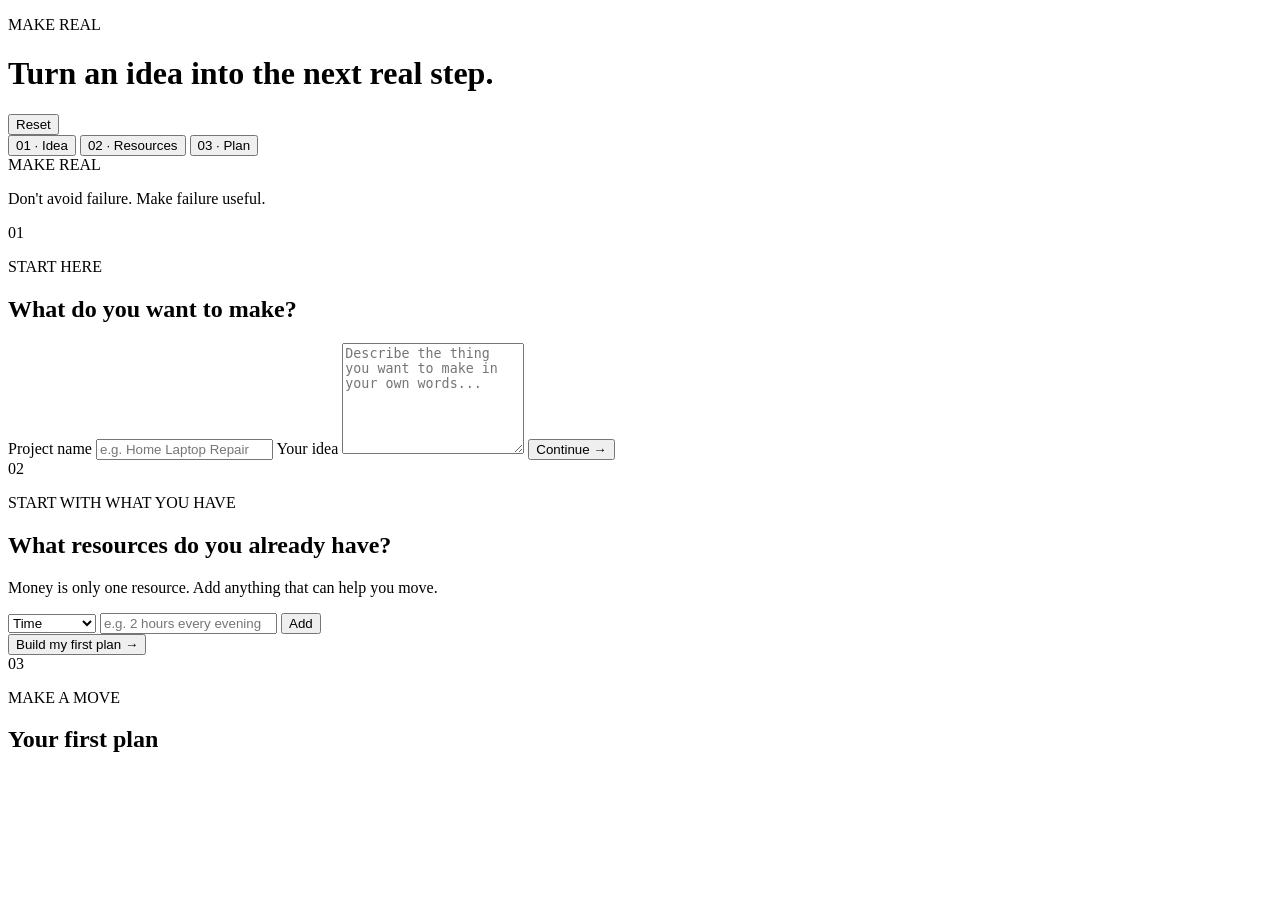
==== index.html @ 002508fb "feat: add minimal MakeReal workspace" ====
<!doctype html>
<html lang="en">
<head>
  <meta charset="UTF-8" />
  <meta name="viewport" content="width=device-width, initial-scale=1.0" />
  <title>MakeReal</title>
  <link rel="stylesheet" href="style.css" />
</head>
<body>
  <main class="app-shell">
    <header class="topbar">
      <div>
        <p class="eyebrow">MAKE REAL</p>
        <h1>Turn an idea into the next real step.</h1>
      </div>
      <button id="resetBtn" class="ghost-button" type="button">Reset</button>
    </header>

    <section id="workspace" class="workspace">
      <aside class="sidebar">
        <nav aria-label="Project stages">
          <button class="nav-item active" data-section="idea" type="button">01 · Idea</button>
          <button class="nav-item" data-section="resources" type="button">02 · Resources</button>
          <button class="nav-item" data-section="plan" type="button">03 · Plan</button>
        </nav>
        <div class="principle">
          <span>MAKE REAL</span>
          <p>Don't avoid failure. Make failure useful.</p>
        </div>
      </aside>

      <section class="content">
        <div id="ideaSection" class="stage">
          <div class="stage-heading">
            <span class="step-number">01</span>
            <div>
              <p class="eyebrow">START HERE</p>
              <h2>What do you want to make?</h2>
            </div>
          </div>
          <label for="projectName">Project name</label>
          <input id="projectName" type="text" placeholder="e.g. Home Laptop Repair" />
          <label for="ideaInput">Your idea</label>
          <textarea id="ideaInput" rows="7" placeholder="Describe the thing you want to make in your own words..."></textarea>
          <button id="ideaNext" class="primary-button" type="button">Continue →</button>
        </div>

        <div id="resourcesSection" class="stage hidden">
          <div class="stage-heading">
            <span class="step-number">02</span>
            <div>
              <p class="eyebrow">START WITH WHAT YOU HAVE</p>
              <h2>What resources do you already have?</h2>
            </div>
          </div>
          <p class="muted">Money is only one resource. Add anything that can help you move.</p>
          <div id="resourceList" class="resource-list"></div>
          <div class="resource-form">
            <select id="resourceType" aria-label="Resource type">
              <option value="time">Time</option>
              <option value="money">Money</option>
              <option value="skill">Skill</option>
              <option value="knowledge">Knowledge</option>
              <option value="people">People</option>
              <option value="equipment">Equipment</option>
              <option value="audience">Audience</option>
              <option value="other">Other</option>
            </select>
            <input id="resourceInput" type="text" placeholder="e.g. 2 hours every evening" />
            <button id="addResource" class="secondary-button" type="button">Add</button>
          </div>
          <button id="resourceNext" class="primary-button" type="button">Build my first plan →</button>
        </div>

        <div id="planSection" class="stage hidden">
          <div class="stage-heading">
            <span class="step-number">03</span>
            <div>
              <p class="eyebrow">MAKE A MOVE</p>
              <h2>Your first plan</h2>
            </div>
          </div>
          <div id="projectSummary" class="summary-card"></div>
          <div id="planList" class="plan-list"></div>
          <div id="nextAction" class="next-action"></div>
        </div>
      </section>
    </section>
  </main>
  <script src="app.js"></script>
</body>
</html>
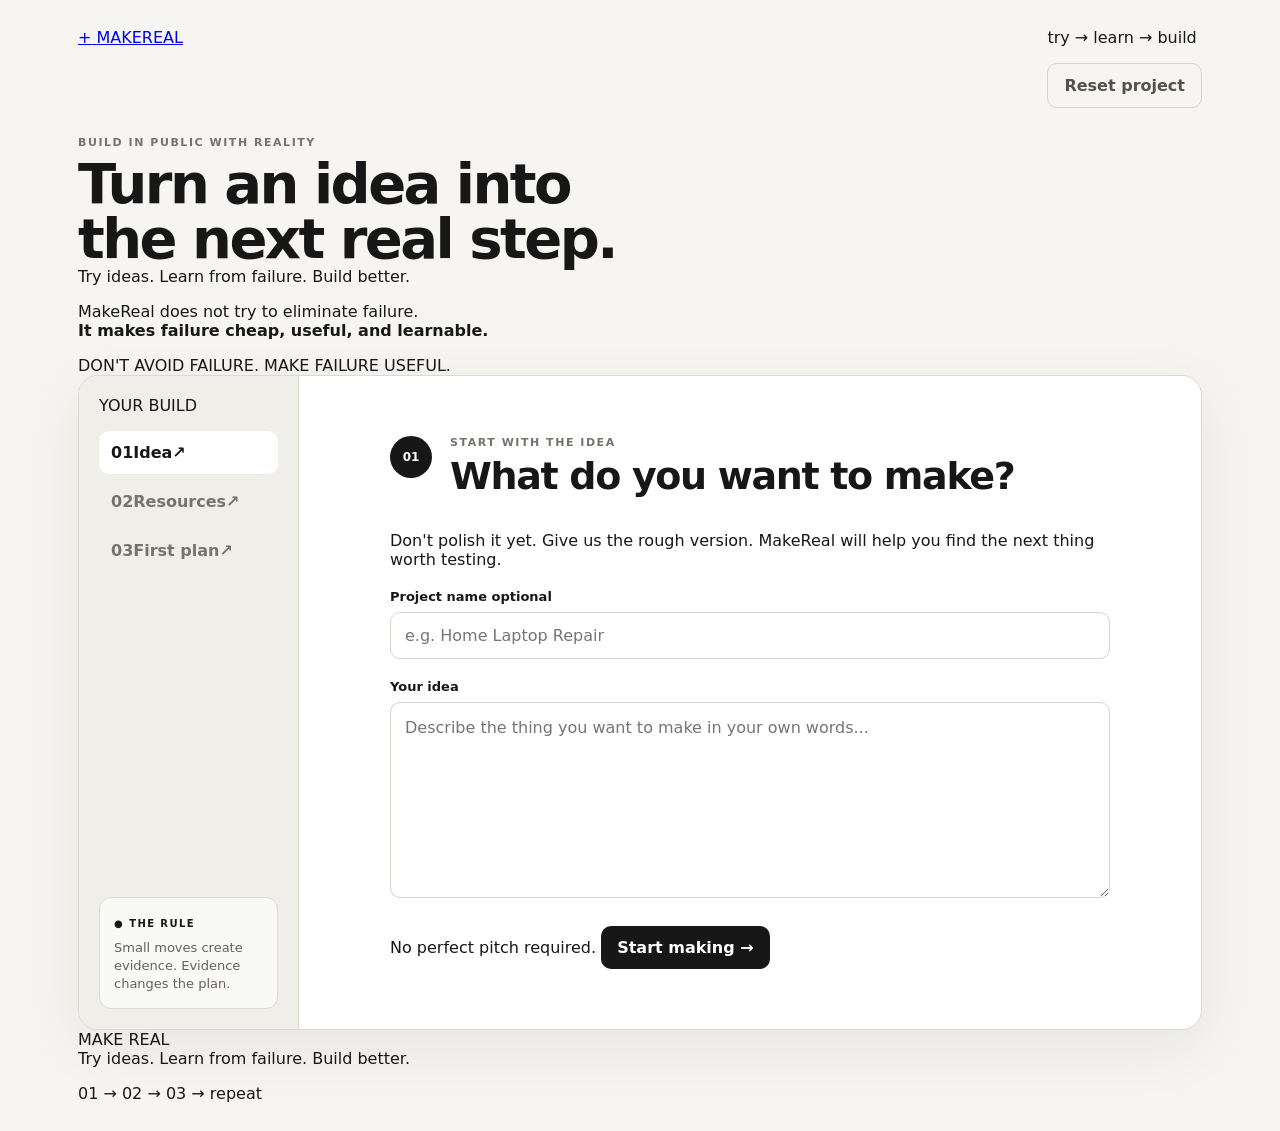
==== commit 91bed375: "Upgrade MakeReal UI structure and product messaging" ====
--- a/index.html
+++ b/index.html
@@ -3,29 +3,63 @@
 <head>
   <meta charset="UTF-8" />
   <meta name="viewport" content="width=device-width, initial-scale=1.0" />
-  <title>MakeReal</title>
+  <meta name="theme-color" content="#0b0b0a" />
+  <meta name="description" content="MakeReal helps you turn ideas into real next steps, using the resources you already have." />
+  <title>MakeReal — Try ideas. Learn from failure. Build better.</title>
+  <link rel="preconnect" href="https://fonts.googleapis.com" />
+  <link rel="preconnect" href="https://fonts.gstatic.com" crossorigin />
+  <link href="https://fonts.googleapis.com/css2?family=DM+Mono:wght@400;500&family=Manrope:wght@400;500;600;700;800&display=swap" rel="stylesheet" />
   <link rel="stylesheet" href="style.css" />
 </head>
 <body>
+  <div class="ambient ambient-one" aria-hidden="true"></div>
+  <div class="ambient ambient-two" aria-hidden="true"></div>
+
   <main class="app-shell">
     <header class="topbar">
-      <div>
-        <p class="eyebrow">MAKE REAL</p>
-        <h1>Turn an idea into the next real step.</h1>
+      <a class="brand" href="#" aria-label="MakeReal home" data-brand>
+        <span class="brand-mark">+</span>
+        <span>MAKE<span>REAL</span></span>
+      </a>
+      <div class="topbar-right">
+        <p class="floating-note note-one">try → learn → build</p>
+        <button id="resetBtn" class="ghost-button" type="button">Reset project</button>
       </div>
-      <button id="resetBtn" class="ghost-button" type="button">Reset</button>
     </header>
+
+    <section class="hero-intro" aria-labelledby="heroTitle">
+      <div class="hero-copy">
+        <p class="eyebrow yellow">BUILD IN PUBLIC WITH REALITY</p>
+        <h1 id="heroTitle">Turn an idea into<br /><span>the next real step.</span></h1>
+        <p class="hero-subtitle">Try ideas. Learn from failure. Build better.</p>
+      </div>
+      <div class="manifesto" aria-label="MakeReal philosophy">
+        <span class="manifesto-line"></span>
+        <p>MakeReal does not try to eliminate failure.<br /><strong>It makes failure cheap, useful, and learnable.</strong></p>
+        <span class="manifesto-tag">DON'T AVOID FAILURE. MAKE FAILURE USEFUL.</span>
+      </div>
+    </section>
 
     <section id="workspace" class="workspace">
       <aside class="sidebar">
-        <nav aria-label="Project stages">
-          <button class="nav-item active" data-section="idea" type="button">01 · Idea</button>
-          <button class="nav-item" data-section="resources" type="button">02 · Resources</button>
-          <button class="nav-item" data-section="plan" type="button">03 · Plan</button>
-        </nav>
+        <div>
+          <p class="sidebar-label">YOUR BUILD</p>
+          <nav aria-label="Project stages">
+            <button class="nav-item active" data-section="idea" type="button">
+              <span class="nav-number">01</span><span>Idea</span><span class="nav-arrow">↗</span>
+            </button>
+            <button class="nav-item" data-section="resources" type="button">
+              <span class="nav-number">02</span><span>Resources</span><span class="nav-arrow">↗</span>
+            </button>
+            <button class="nav-item" data-section="plan" type="button">
+              <span class="nav-number">03</span><span>First plan</span><span class="nav-arrow">↗</span>
+            </button>
+          </nav>
+        </div>
         <div class="principle">
-          <span>MAKE REAL</span>
-          <p>Don't avoid failure. Make failure useful.</p>
+          <span class="principle-dot">●</span>
+          <span class="principle-label">THE RULE</span>
+          <p>Small moves create evidence. Evidence changes the plan.</p>
         </div>
       </aside>
 
@@ -34,15 +68,19 @@
           <div class="stage-heading">
             <span class="step-number">01</span>
             <div>
-              <p class="eyebrow">START HERE</p>
+              <p class="eyebrow">START WITH THE IDEA</p>
               <h2>What do you want to make?</h2>
             </div>
           </div>
-          <label for="projectName">Project name</label>
-          <input id="projectName" type="text" placeholder="e.g. Home Laptop Repair" />
+          <p class="stage-intro">Don't polish it yet. Give us the rough version. MakeReal will help you find the next thing worth testing.</p>
+          <label for="projectName">Project name <span>optional</span></label>
+          <input id="projectName" type="text" maxlength="80" placeholder="e.g. Home Laptop Repair" autocomplete="off" />
           <label for="ideaInput">Your idea</label>
-          <textarea id="ideaInput" rows="7" placeholder="Describe the thing you want to make in your own words..."></textarea>
-          <button id="ideaNext" class="primary-button" type="button">Continue →</button>
+          <textarea id="ideaInput" maxlength="2000" rows="7" placeholder="Describe the thing you want to make in your own words..."></textarea>
+          <div class="form-footer">
+            <span class="micro-copy">No perfect pitch required.</span>
+            <button id="ideaNext" class="primary-button" type="button">Start making <span>→</span></button>
+          </div>
         </div>
 
         <div id="resourcesSection" class="stage hidden">
@@ -53,7 +91,7 @@
               <h2>What resources do you already have?</h2>
             </div>
           </div>
-          <p class="muted">Money is only one resource. Add anything that can help you move.</p>
+          <p class="stage-intro">Money is only one resource. Time, skills, people, knowledge, equipment and an audience can all move an idea forward.</p>
           <div id="resourceList" class="resource-list"></div>
           <div class="resource-form">
             <select id="resourceType" aria-label="Resource type">
@@ -66,10 +104,13 @@
               <option value="audience">Audience</option>
               <option value="other">Other</option>
             </select>
-            <input id="resourceInput" type="text" placeholder="e.g. 2 hours every evening" />
-            <button id="addResource" class="secondary-button" type="button">Add</button>
+            <input id="resourceInput" type="text" maxlength="160" placeholder="e.g. 2 hours every evening" autocomplete="off" />
+            <button id="addResource" class="secondary-button" type="button">Add <span>+</span></button>
           </div>
-          <button id="resourceNext" class="primary-button" type="button">Build my first plan →</button>
+          <div class="form-footer">
+            <span class="micro-copy">Start from reality, not fantasy.</span>
+            <button id="resourceNext" class="primary-button" type="button">Build my first plan <span>→</span></button>
+          </div>
         </div>
 
         <div id="planSection" class="stage hidden">
@@ -81,11 +122,21 @@
             </div>
           </div>
           <div id="projectSummary" class="summary-card"></div>
+          <div class="plan-heading-row">
+            <span class="eyebrow">THREE SMALL MOVES</span>
+            <span class="floating-chip">EVIDENCE &gt; ASSUMPTIONS</span>
+          </div>
           <div id="planList" class="plan-list"></div>
           <div id="nextAction" class="next-action"></div>
         </div>
       </section>
     </section>
+
+    <footer class="footer-manifesto">
+      <span>MAKE REAL</span>
+      <p>Try ideas. Learn from failure. Build better.</p>
+      <span>01 → 02 → 03 → repeat</span>
+    </footer>
   </main>
   <script src="app.js"></script>
 </body>
--- a/style.css
+++ b/style.css
@@ -0,0 +1,72 @@
+:root {
+  font-family: Inter, ui-sans-serif, system-ui, -apple-system, BlinkMacSystemFont, "Segoe UI", sans-serif;
+  color: #171717;
+  background: #f6f5f1;
+  font-synthesis: none;
+}
+
+* { box-sizing: border-box; }
+body { margin: 0; min-width: 320px; }
+button, input, textarea, select { font: inherit; }
+button { cursor: pointer; }
+
+.app-shell { min-height: 100vh; max-width: 1180px; margin: 0 auto; padding: 28px; }
+.topbar { display: flex; align-items: flex-start; justify-content: space-between; gap: 24px; margin-bottom: 28px; }
+.eyebrow { margin: 0 0 8px; font-size: 11px; font-weight: 800; letter-spacing: .14em; color: #77736a; }
+h1, h2, p { margin-top: 0; }
+h1 { max-width: 720px; margin-bottom: 0; font-size: clamp(30px, 5vw, 56px); line-height: .98; letter-spacing: -.045em; }
+h2 { margin-bottom: 0; font-size: clamp(25px, 4vw, 38px); line-height: 1.05; letter-spacing: -.035em; }
+
+.workspace { display: grid; grid-template-columns: 220px 1fr; min-height: 650px; border: 1px solid #ddd9cf; border-radius: 20px; overflow: hidden; background: #fff; box-shadow: 0 18px 60px rgba(30, 28, 22, .07); }
+.sidebar { display: flex; flex-direction: column; justify-content: space-between; padding: 20px; background: #f0eee8; border-right: 1px solid #ddd9cf; }
+nav { display: grid; gap: 6px; }
+.nav-item { border: 0; border-radius: 10px; background: transparent; padding: 12px; text-align: left; color: #77736a; font-weight: 700; }
+.nav-item:hover, .nav-item.active { background: #fff; color: #171717; }
+.principle { padding: 14px; border: 1px solid #ddd9cf; border-radius: 12px; background: rgba(255,255,255,.65); }
+.principle span { font-size: 10px; font-weight: 900; letter-spacing: .14em; }
+.principle p { margin: 8px 0 0; font-size: 13px; line-height: 1.4; color: #666158; }
+
+.content { padding: clamp(24px, 5vw, 60px); }
+.stage { max-width: 720px; margin: 0 auto; }
+.hidden { display: none; }
+.stage-heading { display: flex; gap: 18px; align-items: flex-start; margin-bottom: 34px; }
+.step-number { display: grid; place-items: center; width: 42px; height: 42px; flex: 0 0 42px; border-radius: 50%; background: #171717; color: #fff; font-size: 12px; font-weight: 800; }
+label { display: block; margin: 20px 0 8px; font-size: 13px; font-weight: 800; }
+input, textarea, select { width: 100%; border: 1px solid #d8d4ca; border-radius: 10px; background: #fff; color: #171717; padding: 13px 14px; outline: none; }
+textarea { resize: vertical; min-height: 150px; line-height: 1.5; }
+input:focus, textarea:focus, select:focus { border-color: #77736a; box-shadow: 0 0 0 3px rgba(23,23,23,.06); }
+.muted { color: #77736a; line-height: 1.55; }
+.primary-button, .secondary-button, .ghost-button { border-radius: 10px; padding: 12px 16px; font-weight: 800; }
+.primary-button { margin-top: 24px; border: 0; background: #171717; color: #fff; }
+.secondary-button { border: 1px solid #d8d4ca; background: #fff; }
+.ghost-button { border: 1px solid #d8d4ca; background: transparent; color: #555148; }
+.primary-button:hover { background: #333; }
+
+.resource-form { display: grid; grid-template-columns: 150px 1fr auto; gap: 8px; margin-top: 24px; }
+.resource-list { display: grid; gap: 8px; margin-top: 20px; }
+.resource { display: flex; justify-content: space-between; gap: 12px; padding: 12px 14px; border: 1px solid #e0ddd5; border-radius: 10px; background: #faf9f6; }
+.resource strong { font-size: 11px; text-transform: uppercase; letter-spacing: .08em; color: #77736a; }
+.resource span { display: block; margin-top: 3px; }
+.remove { border: 0; background: transparent; color: #8a857a; }
+
+.summary-card { padding: 18px; border-radius: 14px; background: #f3f1eb; margin-bottom: 20px; }
+.summary-card h3 { margin: 0 0 7px; }
+.summary-card p { margin: 0; color: #68645c; line-height: 1.5; }
+.plan-list { display: grid; gap: 10px; }
+.plan-step { display: grid; grid-template-columns: 34px 1fr; gap: 14px; padding: 16px; border: 1px solid #dedbd2; border-radius: 12px; }
+.plan-step input { width: auto; margin-top: 3px; }
+.plan-step h3 { margin: 0 0 5px; font-size: 16px; }
+.plan-step p { margin: 0; color: #77736a; font-size: 14px; line-height: 1.45; }
+.next-action { margin-top: 24px; padding: 18px; border-radius: 14px; background: #171717; color: #fff; }
+.next-action .eyebrow { color: #aaa69d; }
+.next-action p { margin: 0; font-size: 17px; line-height: 1.45; }
+
+@media (max-width: 760px) {
+  .app-shell { padding: 16px; }
+  .workspace { grid-template-columns: 1fr; }
+  .sidebar { border-right: 0; border-bottom: 1px solid #ddd9cf; }
+  nav { grid-template-columns: repeat(3, 1fr); }
+  .nav-item { text-align: center; font-size: 12px; }
+  .principle { display: none; }
+  .resource-form { grid-template-columns: 1fr; }
+}
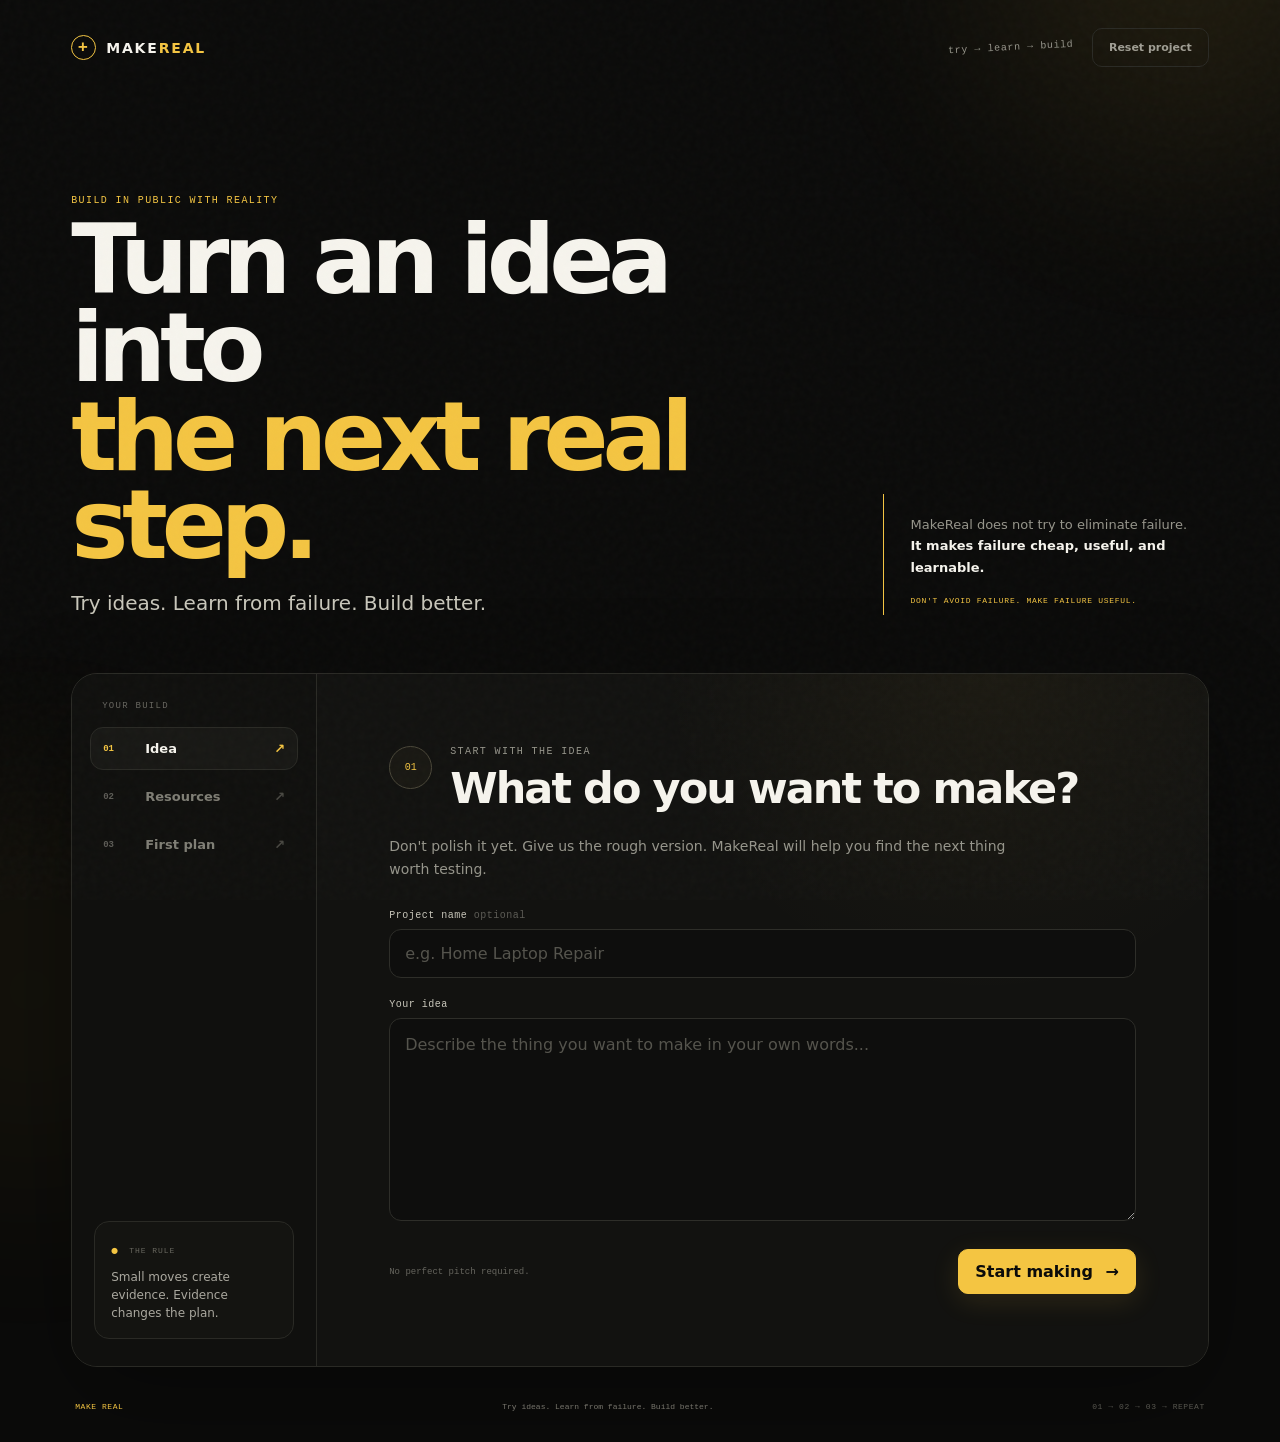
==== commit cd37ee1a: "refactor: load modular MakeReal entry point" ====
--- a/index.html
+++ b/index.html
@@ -138,6 +138,6 @@
       <span>01 → 02 → 03 → repeat</span>
     </footer>
   </main>
-  <script src="app.js"></script>
+  <script type="module" src="app.js"></script>
 </body>
 </html>
--- a/style.css
+++ b/style.css
@@ -1,72 +1,151 @@
 :root {
-  font-family: Inter, ui-sans-serif, system-ui, -apple-system, BlinkMacSystemFont, "Segoe UI", sans-serif;
-  color: #171717;
-  background: #f6f5f1;
+  font-family: "Manrope", ui-sans-serif, system-ui, sans-serif;
+  color: #f6f4ed;
+  background: #0b0b0a;
   font-synthesis: none;
+  --black: #0b0b0a;
+  --surface: #121210;
+  --surface-2: #181815;
+  --line: #2a2a25;
+  --muted: #96958b;
+  --soft: #c9c7bb;
+  --white: #f6f4ed;
+  --yellow: #f4c542;
+  --yellow-hot: #ffd95a;
 }
 
 * { box-sizing: border-box; }
-body { margin: 0; min-width: 320px; }
+html { scroll-behavior: smooth; }
+body { margin: 0; min-width: 320px; background: var(--black); overflow-x: hidden; }
+body::before { content: ""; position: fixed; inset: 0; pointer-events: none; opacity: .035; background-image: url("data:image/svg+xml,%3Csvg viewBox='0 0 160 160' xmlns='http://www.w3.org/2000/svg'%3E%3Cfilter id='n'%3E%3CfeTurbulence type='fractalNoise' baseFrequency='.9' numOctaves='3' stitchTiles='stitch'/%3E%3C/filter%3E%3Crect width='100%25' height='100%25' filter='url(%23n)' opacity='.7'/%3E%3C/svg%3E"); z-index: 20; }
 button, input, textarea, select { font: inherit; }
 button { cursor: pointer; }
+button:focus-visible, input:focus-visible, textarea:focus-visible, select:focus-visible { outline: 2px solid var(--yellow); outline-offset: 3px; }
 
-.app-shell { min-height: 100vh; max-width: 1180px; margin: 0 auto; padding: 28px; }
-.topbar { display: flex; align-items: flex-start; justify-content: space-between; gap: 24px; margin-bottom: 28px; }
-.eyebrow { margin: 0 0 8px; font-size: 11px; font-weight: 800; letter-spacing: .14em; color: #77736a; }
-h1, h2, p { margin-top: 0; }
-h1 { max-width: 720px; margin-bottom: 0; font-size: clamp(30px, 5vw, 56px); line-height: .98; letter-spacing: -.045em; }
-h2 { margin-bottom: 0; font-size: clamp(25px, 4vw, 38px); line-height: 1.05; letter-spacing: -.035em; }
+.ambient { position: fixed; width: 420px; height: 420px; border-radius: 50%; pointer-events: none; filter: blur(110px); opacity: .09; background: var(--yellow); }
+.ambient-one { top: -260px; right: -120px; }
+.ambient-two { bottom: -300px; left: -180px; opacity: .045; }
 
-.workspace { display: grid; grid-template-columns: 220px 1fr; min-height: 650px; border: 1px solid #ddd9cf; border-radius: 20px; overflow: hidden; background: #fff; box-shadow: 0 18px 60px rgba(30, 28, 22, .07); }
-.sidebar { display: flex; flex-direction: column; justify-content: space-between; padding: 20px; background: #f0eee8; border-right: 1px solid #ddd9cf; }
-nav { display: grid; gap: 6px; }
-.nav-item { border: 0; border-radius: 10px; background: transparent; padding: 12px; text-align: left; color: #77736a; font-weight: 700; }
-.nav-item:hover, .nav-item.active { background: #fff; color: #171717; }
-.principle { padding: 14px; border: 1px solid #ddd9cf; border-radius: 12px; background: rgba(255,255,255,.65); }
-.principle span { font-size: 10px; font-weight: 900; letter-spacing: .14em; }
-.principle p { margin: 8px 0 0; font-size: 13px; line-height: 1.4; color: #666158; }
+.app-shell { width: min(1240px, 100%); margin: 0 auto; padding: 28px clamp(18px, 4vw, 52px) 26px; position: relative; }
+.topbar { display: flex; align-items: center; justify-content: space-between; gap: 24px; margin-bottom: clamp(70px, 10vw, 130px); }
+.brand { display: inline-flex; align-items: center; gap: 10px; color: var(--white); text-decoration: none; font-size: 14px; font-weight: 800; letter-spacing: .13em; }
+.brand > span:last-child span { color: var(--yellow); }
+.brand-mark { display: grid; place-items: center; width: 25px; height: 25px; border: 1px solid var(--yellow); border-radius: 50%; color: var(--yellow); font-family: "DM Mono", monospace; font-size: 17px; line-height: 1; }
+.topbar-right { display: flex; align-items: center; gap: 18px; }
+.floating-note { margin: 0; color: var(--muted); font-family: "DM Mono", monospace; font-size: 10px; letter-spacing: .06em; transform: rotate(-3deg); }
 
-.content { padding: clamp(24px, 5vw, 60px); }
-.stage { max-width: 720px; margin: 0 auto; }
+.eyebrow { margin: 0 0 10px; font-family: "DM Mono", monospace; font-size: 10px; font-weight: 500; letter-spacing: .14em; color: var(--muted); }
+.eyebrow.yellow { color: var(--yellow); }
+h1, h2, h3, p { margin-top: 0; }
+h1 { max-width: 900px; margin-bottom: 22px; font-size: clamp(45px, 8vw, 96px); line-height: .92; letter-spacing: -.065em; font-weight: 800; }
+h1 span { color: var(--yellow); }
+h2 { margin-bottom: 0; font-size: clamp(28px, 4vw, 43px); line-height: .98; letter-spacing: -.045em; }
+.hero-intro { display: grid; grid-template-columns: minmax(0, 1.4fr) minmax(240px, .6fr); gap: 50px; align-items: end; margin-bottom: 58px; }
+.hero-subtitle { margin: 0; color: var(--soft); font-size: clamp(16px, 2vw, 20px); }
+.manifesto { position: relative; justify-self: end; max-width: 360px; padding: 20px 0 8px 28px; color: var(--muted); font-size: 13px; line-height: 1.65; }
+.manifesto-line { position: absolute; top: 0; left: 0; width: 1px; height: 100%; background: var(--yellow); }
+.manifesto strong { color: var(--white); font-weight: 600; }
+.manifesto-tag { display: block; margin-top: 17px; color: var(--yellow); font-family: "DM Mono", monospace; font-size: 8px; letter-spacing: .09em; line-height: 1.5; }
+
+.workspace { display: grid; grid-template-columns: 245px 1fr; min-height: 660px; border: 1px solid var(--line); border-radius: 26px; overflow: hidden; background: var(--surface); box-shadow: 0 30px 100px rgba(0,0,0,.32); }
+.sidebar { display: flex; flex-direction: column; justify-content: space-between; padding: 27px 18px; background: #10100e; border-right: 1px solid var(--line); }
+.sidebar-label { margin: 0 0 16px 12px; color: #66655e; font-family: "DM Mono", monospace; font-size: 9px; letter-spacing: .14em; }
+nav { display: grid; gap: 5px; }
+.nav-item { display: grid; grid-template-columns: 34px 1fr 20px; align-items: center; gap: 8px; width: 100%; border: 1px solid transparent; border-radius: 13px; background: transparent; padding: 13px 12px; text-align: left; color: #7f7e75; font-weight: 700; font-size: 13px; transition: background .2s ease, color .2s ease, border-color .2s ease, transform .2s ease; }
+.nav-item:hover { color: var(--white); transform: translateX(3px); }
+.nav-item.active { color: var(--white); background: var(--surface-2); border-color: var(--line); }
+.nav-number { color: #5d5c56; font-family: "DM Mono", monospace; font-size: 9px; }
+.nav-item.active .nav-number, .nav-item.active .nav-arrow { color: var(--yellow); }
+.nav-arrow { color: #494842; text-align: right; }
+.principle { margin: 20px 4px 0; padding: 16px; border: 1px solid var(--line); border-radius: 15px; background: #141411; }
+.principle-dot { color: var(--yellow); font-size: 8px; }
+.principle-label { margin-left: 6px; color: #68675f; font-family: "DM Mono", monospace; font-size: 8px; letter-spacing: .12em; }
+.principle p { margin: 11px 0 0; color: #aaa89f; font-size: 12px; line-height: 1.5; }
+
+.content { padding: clamp(28px, 6vw, 72px); background: radial-gradient(circle at 75% 0%, rgba(244,197,66,.045), transparent 34%), var(--surface); }
+.stage { max-width: 750px; margin: 0 auto; animation: rise .35s ease both; }
 .hidden { display: none; }
-.stage-heading { display: flex; gap: 18px; align-items: flex-start; margin-bottom: 34px; }
-.step-number { display: grid; place-items: center; width: 42px; height: 42px; flex: 0 0 42px; border-radius: 50%; background: #171717; color: #fff; font-size: 12px; font-weight: 800; }
-label { display: block; margin: 20px 0 8px; font-size: 13px; font-weight: 800; }
-input, textarea, select { width: 100%; border: 1px solid #d8d4ca; border-radius: 10px; background: #fff; color: #171717; padding: 13px 14px; outline: none; }
-textarea { resize: vertical; min-height: 150px; line-height: 1.5; }
-input:focus, textarea:focus, select:focus { border-color: #77736a; box-shadow: 0 0 0 3px rgba(23,23,23,.06); }
-.muted { color: #77736a; line-height: 1.55; }
-.primary-button, .secondary-button, .ghost-button { border-radius: 10px; padding: 12px 16px; font-weight: 800; }
-.primary-button { margin-top: 24px; border: 0; background: #171717; color: #fff; }
-.secondary-button { border: 1px solid #d8d4ca; background: #fff; }
-.ghost-button { border: 1px solid #d8d4ca; background: transparent; color: #555148; }
-.primary-button:hover { background: #333; }
+@keyframes rise { from { opacity: 0; transform: translateY(8px); } to { opacity: 1; transform: translateY(0); } }
+.stage-heading { display: flex; gap: 18px; align-items: flex-start; margin-bottom: 26px; }
+.step-number { display: grid; place-items: center; width: 43px; height: 43px; flex: 0 0 43px; border: 1px solid #4a4739; border-radius: 50%; background: #191813; color: var(--yellow); font-family: "DM Mono", monospace; font-size: 10px; }
+.stage-intro { max-width: 650px; margin: 0 0 28px; color: var(--muted); line-height: 1.65; font-size: 14px; }
+label { display: block; margin: 21px 0 8px; color: var(--soft); font-family: "DM Mono", monospace; font-size: 10px; letter-spacing: .05em; }
+label span { color: #5d5c56; }
+input, textarea, select { width: 100%; border: 1px solid #2e2e29; border-radius: 12px; background: #0e0e0d; color: var(--white); padding: 14px 15px; outline: none; transition: border-color .2s ease, box-shadow .2s ease, background .2s ease; }
+input::placeholder, textarea::placeholder { color: #55544d; }
+input:focus, textarea:focus, select:focus { border-color: #6c5d2d; background: #11110f; box-shadow: 0 0 0 3px rgba(244,197,66,.07); }
+textarea { resize: vertical; min-height: 160px; line-height: 1.55; }
+select { appearance: auto; }
+.form-footer { display: flex; align-items: center; justify-content: space-between; gap: 18px; margin-top: 24px; }
+.micro-copy { color: #66655e; font-family: "DM Mono", monospace; font-size: 9px; }
+.primary-button, .secondary-button, .ghost-button { border-radius: 10px; padding: 12px 16px; font-weight: 800; transition: transform .18s ease, background .18s ease, border-color .18s ease; }
+.primary-button { border: 1px solid var(--yellow); background: var(--yellow); color: #0b0b0a; box-shadow: 0 7px 28px rgba(244,197,66,.12); }
+.primary-button:hover { background: var(--yellow-hot); transform: translateY(-2px); }
+.primary-button span, .secondary-button span { margin-left: 7px; }
+.secondary-button { border: 1px solid #34342e; background: #191916; color: var(--white); }
+.secondary-button:hover { border-color: #55534a; transform: translateY(-1px); }
+.ghost-button { border: 1px solid var(--line); background: transparent; color: #a09e94; font-size: 11px; }
+.ghost-button:hover { border-color: #4a4942; color: var(--white); }
 
-.resource-form { display: grid; grid-template-columns: 150px 1fr auto; gap: 8px; margin-top: 24px; }
 .resource-list { display: grid; gap: 8px; margin-top: 20px; }
-.resource { display: flex; justify-content: space-between; gap: 12px; padding: 12px 14px; border: 1px solid #e0ddd5; border-radius: 10px; background: #faf9f6; }
-.resource strong { font-size: 11px; text-transform: uppercase; letter-spacing: .08em; color: #77736a; }
-.resource span { display: block; margin-top: 3px; }
-.remove { border: 0; background: transparent; color: #8a857a; }
+.resource { display: flex; justify-content: space-between; align-items: center; gap: 12px; padding: 13px 14px; border: 1px solid #2a2a25; border-radius: 12px; background: #10100f; animation: rise .2s ease both; }
+.resource strong { display: block; color: var(--yellow); font-family: "DM Mono", monospace; font-size: 9px; text-transform: uppercase; letter-spacing: .08em; }
+.resource span { display: block; margin-top: 4px; color: var(--soft); font-size: 13px; }
+.remove { border: 0; background: transparent; color: #66655e; font-size: 11px; }
+.remove:hover { color: #d2d0c7; }
+.resource-form { display: grid; grid-template-columns: 145px 1fr auto; gap: 8px; margin-top: 18px; }
 
-.summary-card { padding: 18px; border-radius: 14px; background: #f3f1eb; margin-bottom: 20px; }
-.summary-card h3 { margin: 0 0 7px; }
-.summary-card p { margin: 0; color: #68645c; line-height: 1.5; }
-.plan-list { display: grid; gap: 10px; }
-.plan-step { display: grid; grid-template-columns: 34px 1fr; gap: 14px; padding: 16px; border: 1px solid #dedbd2; border-radius: 12px; }
-.plan-step input { width: auto; margin-top: 3px; }
-.plan-step h3 { margin: 0 0 5px; font-size: 16px; }
-.plan-step p { margin: 0; color: #77736a; font-size: 14px; line-height: 1.45; }
-.next-action { margin-top: 24px; padding: 18px; border-radius: 14px; background: #171717; color: #fff; }
-.next-action .eyebrow { color: #aaa69d; }
-.next-action p { margin: 0; font-size: 17px; line-height: 1.45; }
+.summary-card { position: relative; padding: 20px; border: 1px solid #36352e; border-radius: 15px; background: linear-gradient(135deg, #191813, #11110f); margin-bottom: 26px; overflow: hidden; }
+.summary-card::after { content: "MAKE IT REAL"; position: absolute; right: -7px; bottom: -14px; color: rgba(244,197,66,.045); font-size: 48px; font-weight: 800; letter-spacing: -.05em; transform: rotate(-8deg); }
+.summary-card h3 { position: relative; z-index: 1; margin: 0 0 7px; font-size: 18px; }
+.summary-card p { position: relative; z-index: 1; margin: 0; max-width: 85%; color: #aaa89f; line-height: 1.5; font-size: 13px; }
+.plan-heading-row { display: flex; align-items: center; justify-content: space-between; gap: 12px; margin-bottom: 10px; }
+.plan-heading-row .eyebrow { margin: 0; }
+.floating-chip { color: #7c7a70; font-family: "DM Mono", monospace; font-size: 8px; letter-spacing: .05em; transform: rotate(2deg); }
+.plan-list { display: grid; gap: 9px; }
+.plan-step { display: grid; grid-template-columns: 32px 1fr; gap: 13px; padding: 16px; border: 1px solid #2b2b26; border-radius: 13px; background: #10100f; transition: border-color .2s ease, transform .2s ease; }
+.plan-step:hover { border-color: #4b493e; transform: translateX(2px); }
+.plan-step input { width: 17px; height: 17px; margin: 2px 0 0; accent-color: var(--yellow); }
+.plan-step h3 { margin: 0 0 5px; font-size: 15px; }
+.plan-step p { margin: 0; color: #88877e; font-size: 13px; line-height: 1.5; }
+.next-action { position: relative; margin-top: 22px; padding: 18px 20px; border: 1px solid #4d4222; border-radius: 15px; background: #18150b; color: var(--white); overflow: hidden; }
+.next-action::after { content: "→"; position: absolute; right: 20px; bottom: 8px; color: rgba(244,197,66,.17); font-size: 70px; font-weight: 800; }
+.next-action .eyebrow { position: relative; z-index: 1; color: var(--yellow); }
+.next-action p { position: relative; z-index: 1; margin: 0; max-width: 85%; font-size: 15px; line-height: 1.45; }
 
-@media (max-width: 760px) {
-  .app-shell { padding: 16px; }
+.footer-manifesto { display: flex; justify-content: space-between; align-items: center; gap: 20px; padding: 35px 4px 5px; color: #57564f; font-family: "DM Mono", monospace; font-size: 8px; letter-spacing: .07em; text-transform: uppercase; }
+.footer-manifesto p { margin: 0; color: #77756c; text-transform: none; letter-spacing: 0; }
+.footer-manifesto span:first-child { color: var(--yellow); }
+
+@media (max-width: 820px) {
+  .topbar { margin-bottom: 70px; }
+  .floating-note { display: none; }
+  .hero-intro { grid-template-columns: 1fr; gap: 30px; }
+  .manifesto { justify-self: start; }
   .workspace { grid-template-columns: 1fr; }
-  .sidebar { border-right: 0; border-bottom: 1px solid #ddd9cf; }
+  .sidebar { border-right: 0; border-bottom: 1px solid var(--line); padding: 16px; }
+  .principle { display: none; }
   nav { grid-template-columns: repeat(3, 1fr); }
-  .nav-item { text-align: center; font-size: 12px; }
-  .principle { display: none; }
+  .nav-item { grid-template-columns: 25px 1fr; }
+  .nav-arrow { display: none; }
+}
+
+@media (max-width: 560px) {
+  .app-shell { padding-top: 18px; }
+  .topbar { margin-bottom: 58px; }
+  .hero-intro { margin-bottom: 38px; }
+  h1 { font-size: clamp(42px, 14vw, 65px); }
+  .workspace { border-radius: 19px; }
+  .content { padding: 26px 19px 34px; }
+  .stage-heading { gap: 12px; }
+  .step-number { width: 37px; height: 37px; flex-basis: 37px; }
   .resource-form { grid-template-columns: 1fr; }
+  .form-footer { align-items: flex-start; flex-direction: column; }
+  .primary-button { width: 100%; }
+  .footer-manifesto { flex-direction: column; align-items: flex-start; }
 }
+
+@media (prefers-reduced-motion: reduce) {
+  html { scroll-behavior: auto; }
+  *, *::before, *::after { animation-duration: .01ms !important; animation-iteration-count: 1 !important; transition-duration: .01ms !important; }
+}
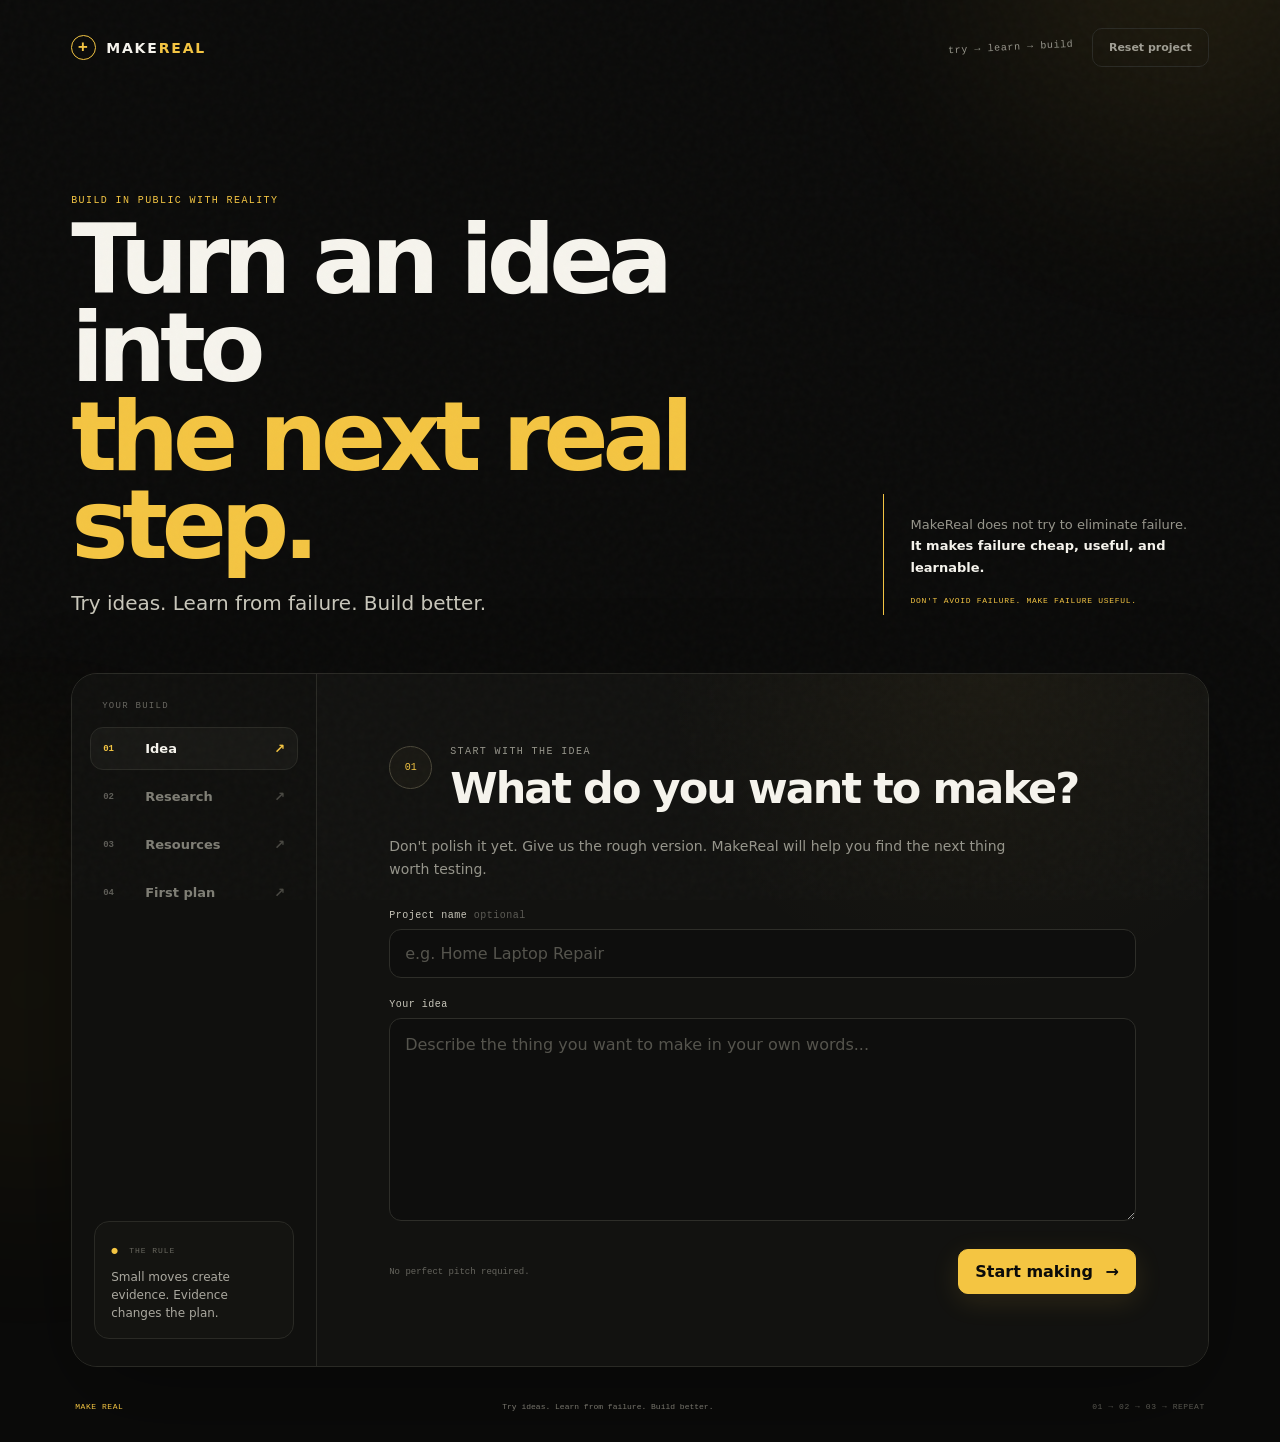
==== commit e1053013: "(localagent): add research" ====
--- a/index.html
+++ b/index.html
@@ -48,11 +48,14 @@
             <button class="nav-item active" data-section="idea" type="button">
               <span class="nav-number">01</span><span>Idea</span><span class="nav-arrow">↗</span>
             </button>
+            <button class="nav-item" data-section="research" type="button">
+              <span class="nav-number">02</span><span>Research</span><span class="nav-arrow">↗</span>
+            </button>
             <button class="nav-item" data-section="resources" type="button">
-              <span class="nav-number">02</span><span>Resources</span><span class="nav-arrow">↗</span>
+              <span class="nav-number">03</span><span>Resources</span><span class="nav-arrow">↗</span>
             </button>
             <button class="nav-item" data-section="plan" type="button">
-              <span class="nav-number">03</span><span>First plan</span><span class="nav-arrow">↗</span>
+              <span class="nav-number">04</span><span>First plan</span><span class="nav-arrow">↗</span>
             </button>
           </nav>
         </div>
@@ -83,9 +86,25 @@
           </div>
         </div>
 
+        <div id="researchSection" class="stage hidden">
+          <div class="stage-heading">
+            <span class="step-number">02</span>
+            <div>
+              <p class="eyebrow">RESEARCH BEFORE BUILDING</p>
+              <h2>Answer the right questions before you move.</h2>
+            </div>
+          </div>
+          <p class="stage-intro">Với mỗi ý tưởng, hãy kiểm tra xem khách hàng thật sự là ai, họ đang cần gì, và liệu giải pháp của bạn đang đi đúng hướng hay chưa.</p>
+          <div id="researchForm" class="research-grid"></div>
+          <div class="form-footer">
+            <span class="micro-copy">Good research reduces fake confidence.</span>
+            <button id="researchNext" class="primary-button" type="button">Continue to resources <span>→</span></button>
+          </div>
+        </div>
+
         <div id="resourcesSection" class="stage hidden">
           <div class="stage-heading">
-            <span class="step-number">02</span>
+            <span class="step-number">03</span>
             <div>
               <p class="eyebrow">START WITH WHAT YOU HAVE</p>
               <h2>What resources do you already have?</h2>
@@ -115,7 +134,7 @@
 
         <div id="planSection" class="stage hidden">
           <div class="stage-heading">
-            <span class="step-number">03</span>
+            <span class="step-number">04</span>
             <div>
               <p class="eyebrow">MAKE A MOVE</p>
               <h2>Your first plan</h2>
--- a/style.css
+++ b/style.css
@@ -69,6 +69,9 @@
 .stage-heading { display: flex; gap: 18px; align-items: flex-start; margin-bottom: 26px; }
 .step-number { display: grid; place-items: center; width: 43px; height: 43px; flex: 0 0 43px; border: 1px solid #4a4739; border-radius: 50%; background: #191813; color: var(--yellow); font-family: "DM Mono", monospace; font-size: 10px; }
 .stage-intro { max-width: 650px; margin: 0 0 28px; color: var(--muted); line-height: 1.65; font-size: 14px; }
+.research-grid { display: grid; gap: 18px; }
+.research-question { padding: 16px; border: 1px solid var(--line); border-radius: 14px; background: #121210; }
+.research-question label { display: block; margin: 0 0 10px; color: var(--soft); font-family: "DM Mono", monospace; font-size: 10px; letter-spacing: .05em; }
 label { display: block; margin: 21px 0 8px; color: var(--soft); font-family: "DM Mono", monospace; font-size: 10px; letter-spacing: .05em; }
 label span { color: #5d5c56; }
 input, textarea, select { width: 100%; border: 1px solid #2e2e29; border-radius: 12px; background: #0e0e0d; color: var(--white); padding: 14px 15px; outline: none; transition: border-color .2s ease, box-shadow .2s ease, background .2s ease; }
